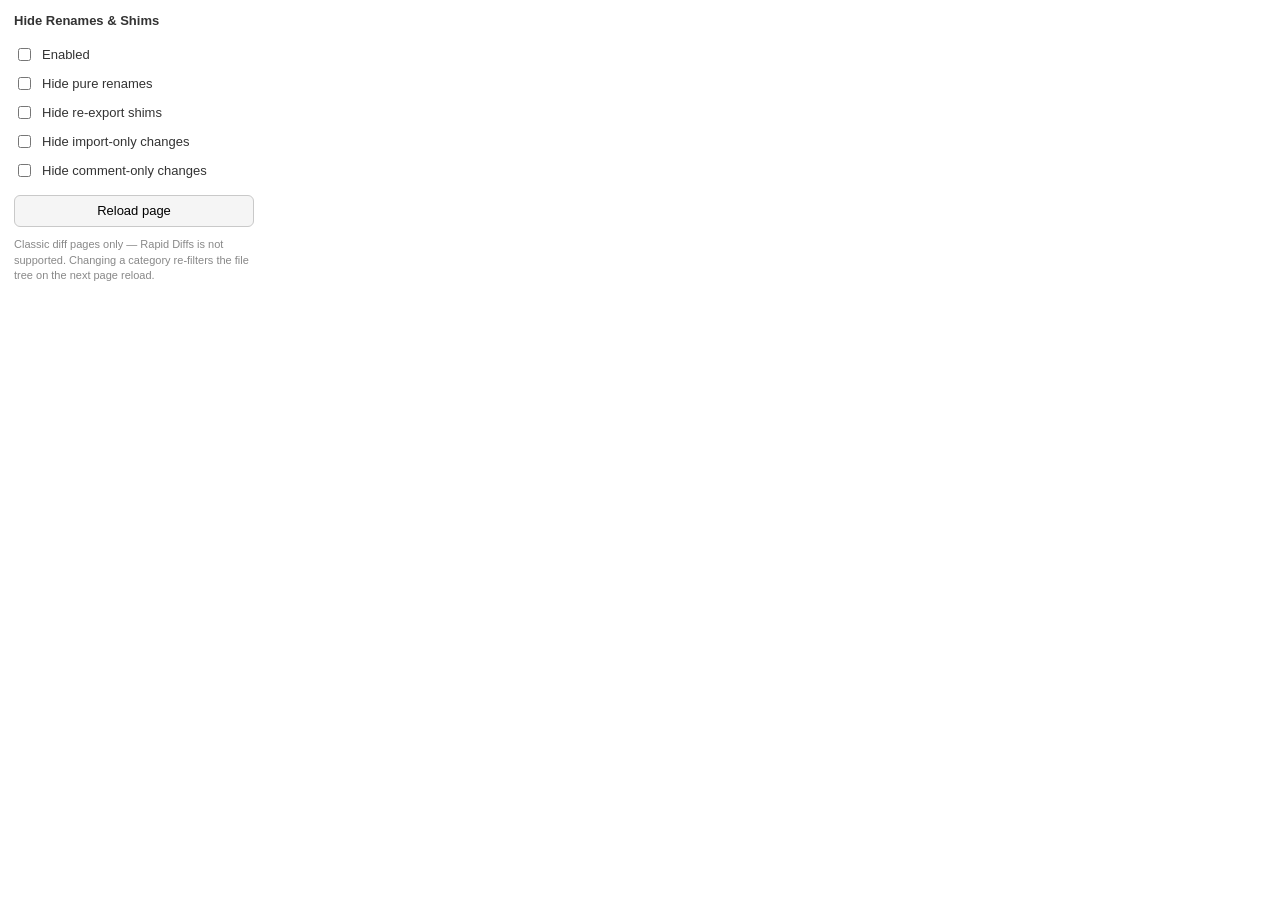
==== popup.html @ b11ad045 "feat: GitLab MR diff noise hider (MV3) v1.0.0 Hide rename / re-export-shim / import-only / comment-o" ====
<!DOCTYPE html>
<html lang="en">
  <head>
    <meta charset="utf-8" />
    <style>
      body {
        width: 240px;
        margin: 0;
        padding: 12px 14px;
        font: 13px/1.4 -apple-system, BlinkMacSystemFont, 'Segoe UI', Roboto, sans-serif;
        color: #333;
      }
      h1 {
        font-size: 13px;
        margin: 0 0 10px;
      }
      label {
        display: flex;
        align-items: center;
        gap: 8px;
        padding: 5px 0;
        cursor: pointer;
      }
      button#rescan {
        margin-top: 10px;
        width: 100%;
        padding: 6px 8px;
        font: inherit;
        cursor: pointer;
        border: 1px solid #c9c9c9;
        border-radius: 6px;
        background: #f5f5f5;
      }
      button#rescan:hover {
        background: #ebebeb;
      }
      button#rescan:active {
        background: #e0e0e0;
      }
      .hint {
        margin-top: 10px;
        color: #888;
        font-size: 11px;
      }
    </style>
  </head>
  <body>
    <h1>Hide Renames &amp; Shims</h1>
    <label><input type="checkbox" id="enabled" /> Enabled</label>
    <label><input type="checkbox" id="hideRenames" /> Hide pure renames</label>
    <label><input type="checkbox" id="hideShims" /> Hide re-export shims</label>
    <label><input type="checkbox" id="hideImports" /> Hide import-only changes</label>
    <label><input type="checkbox" id="hideComments" /> Hide comment-only changes</label>
    <button id="rescan" type="button">Reload page</button>
    <div class="hint">
      Classic diff pages only — Rapid Diffs is not supported. Changing a category
      re-filters the file tree on the next page reload.
    </div>
    <script src="popup.js"></script>
  </body>
</html>
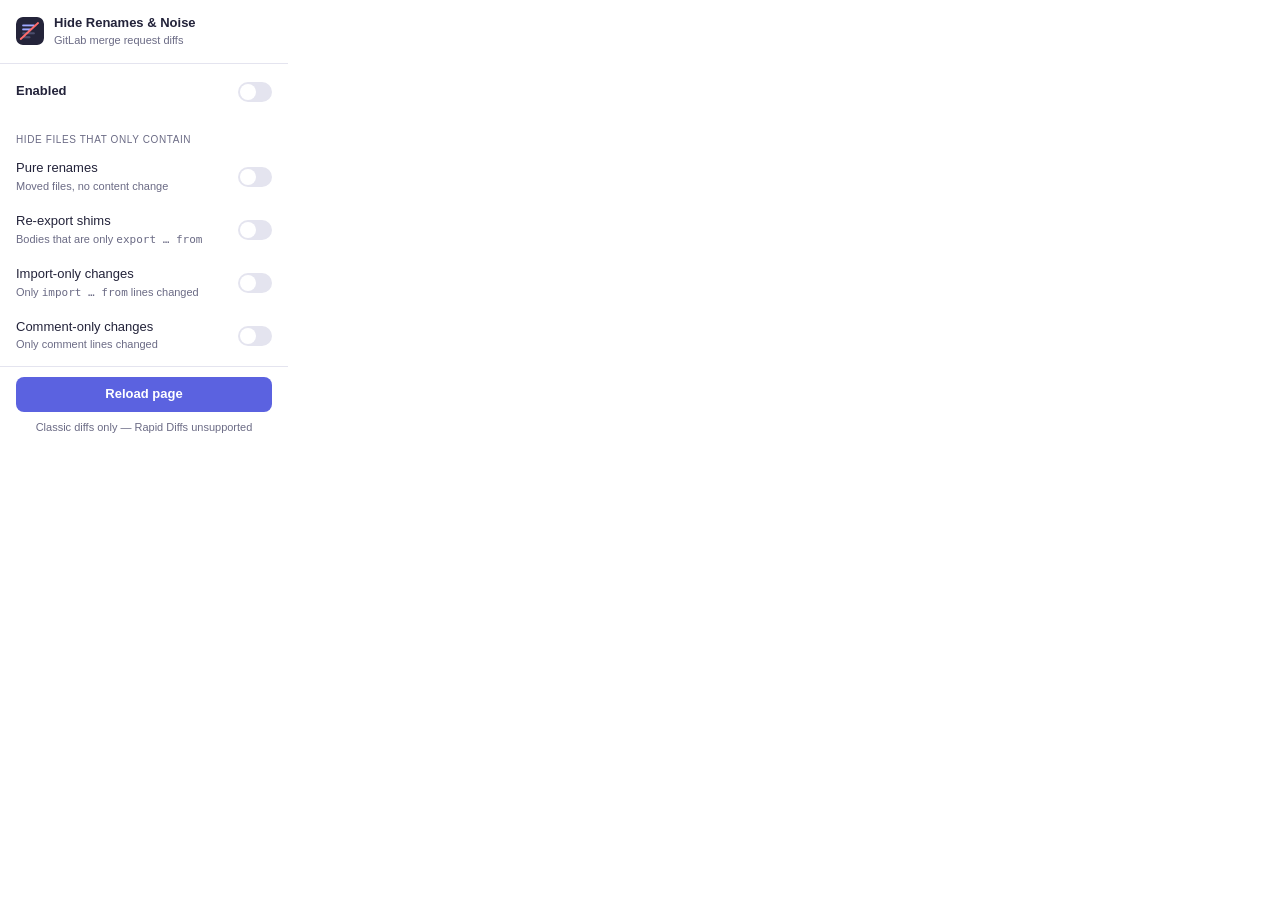
==== commit 24c55114: "chore: polish popup UI + add Chrome Web Store submission assets - popup: dark/light-aware theme, tog" ====
--- a/popup.html
+++ b/popup.html
@@ -3,59 +3,218 @@
   <head>
     <meta charset="utf-8" />
     <style>
+      :root {
+        --bg: #1c1c2b;
+        --panel: #24243a;
+        --text: #e8e8f2;
+        --muted: #9a9ab5;
+        --line: #34344f;
+        --accent: #9fa8ff;
+        --accent-ink: #1c1c2b;
+        --danger: #ff6b6b;
+      }
+      @media (prefers-color-scheme: light) {
+        :root {
+          --bg: #ffffff;
+          --panel: #f6f6fb;
+          --text: #23233a;
+          --muted: #6b6b85;
+          --line: #e4e4ef;
+          --accent: #5b62e0;
+          --accent-ink: #ffffff;
+          --danger: #e0484b;
+        }
+      }
+      * {
+        box-sizing: border-box;
+      }
       body {
-        width: 240px;
+        width: 288px;
         margin: 0;
-        padding: 12px 14px;
-        font: 13px/1.4 -apple-system, BlinkMacSystemFont, 'Segoe UI', Roboto, sans-serif;
-        color: #333;
-      }
-      h1 {
-        font-size: 13px;
-        margin: 0 0 10px;
-      }
-      label {
+        padding: 0;
+        font: 13px/1.45 -apple-system, BlinkMacSystemFont, 'Segoe UI', Roboto, sans-serif;
+        color: var(--text);
+        background: var(--bg);
+      }
+      header {
         display: flex;
         align-items: center;
-        gap: 8px;
-        padding: 5px 0;
+        gap: 10px;
+        padding: 14px 16px;
+        border-bottom: 1px solid var(--line);
+      }
+      header img {
+        width: 28px;
+        height: 28px;
+        border-radius: 7px;
+      }
+      header .title {
+        font-size: 13px;
+        font-weight: 600;
+      }
+      header .sub {
+        font-size: 11px;
+        color: var(--muted);
+      }
+      .section {
+        padding: 8px 16px 4px;
+      }
+      .section-label {
+        font-size: 10px;
+        text-transform: uppercase;
+        letter-spacing: 0.06em;
+        color: var(--muted);
+        margin: 8px 0 4px;
+      }
+      .row {
+        display: flex;
+        align-items: center;
+        justify-content: space-between;
+        gap: 12px;
+        padding: 8px 0;
         cursor: pointer;
+        border-bottom: 1px solid transparent;
+      }
+      .row .label {
+        font-weight: 500;
+      }
+      .row .desc {
+        font-size: 11px;
+        color: var(--muted);
+        margin-top: 1px;
+      }
+      .row.master {
+        padding: 10px 0;
+      }
+      .row.master .label {
+        font-weight: 600;
+      }
+      /* toggle switch */
+      .switch {
+        position: relative;
+        flex: 0 0 auto;
+        width: 34px;
+        height: 20px;
+      }
+      .switch input {
+        opacity: 0;
+        width: 0;
+        height: 0;
+        position: absolute;
+      }
+      .switch .track {
+        position: absolute;
+        inset: 0;
+        background: var(--line);
+        border-radius: 999px;
+        transition: background 0.15s ease;
+      }
+      .switch .track::after {
+        content: '';
+        position: absolute;
+        top: 2px;
+        left: 2px;
+        width: 16px;
+        height: 16px;
+        border-radius: 50%;
+        background: #fff;
+        transition: transform 0.15s ease;
+      }
+      .switch input:checked + .track {
+        background: var(--accent);
+      }
+      .switch input:checked + .track::after {
+        transform: translateX(14px);
+      }
+      .categories.disabled {
+        opacity: 0.45;
+        pointer-events: none;
+      }
+      .footer {
+        padding: 10px 16px 14px;
+        border-top: 1px solid var(--line);
       }
       button#rescan {
-        margin-top: 10px;
         width: 100%;
-        padding: 6px 8px;
+        padding: 8px 10px;
         font: inherit;
+        font-weight: 600;
         cursor: pointer;
-        border: 1px solid #c9c9c9;
-        border-radius: 6px;
-        background: #f5f5f5;
+        color: var(--accent-ink);
+        background: var(--accent);
+        border: 0;
+        border-radius: 8px;
+        transition: filter 0.12s ease;
       }
       button#rescan:hover {
-        background: #ebebeb;
+        filter: brightness(1.08);
       }
       button#rescan:active {
-        background: #e0e0e0;
+        filter: brightness(0.94);
       }
       .hint {
-        margin-top: 10px;
-        color: #888;
+        margin-top: 8px;
+        color: var(--muted);
         font-size: 11px;
+        text-align: center;
       }
     </style>
   </head>
   <body>
-    <h1>Hide Renames &amp; Shims</h1>
-    <label><input type="checkbox" id="enabled" /> Enabled</label>
-    <label><input type="checkbox" id="hideRenames" /> Hide pure renames</label>
-    <label><input type="checkbox" id="hideShims" /> Hide re-export shims</label>
-    <label><input type="checkbox" id="hideImports" /> Hide import-only changes</label>
-    <label><input type="checkbox" id="hideComments" /> Hide comment-only changes</label>
-    <button id="rescan" type="button">Reload page</button>
-    <div class="hint">
-      Classic diff pages only — Rapid Diffs is not supported. Changing a category
-      re-filters the file tree on the next page reload.
+    <header>
+      <img src="icons/icon-48.png" alt="" />
+      <div>
+        <div class="title">Hide Renames &amp; Noise</div>
+        <div class="sub">GitLab merge request diffs</div>
+      </div>
+    </header>
+
+    <div class="section">
+      <label class="row master">
+        <div><span class="label">Enabled</span></div>
+        <span class="switch"><input type="checkbox" id="enabled" /><span class="track"></span></span>
+      </label>
     </div>
+
+    <div class="section">
+      <div class="section-label">Hide files that only contain</div>
+      <div class="categories" id="categories">
+        <label class="row">
+          <div>
+            <div class="label">Pure renames</div>
+            <div class="desc">Moved files, no content change</div>
+          </div>
+          <span class="switch"><input type="checkbox" id="hideRenames" /><span class="track"></span></span>
+        </label>
+        <label class="row">
+          <div>
+            <div class="label">Re-export shims</div>
+            <div class="desc">Bodies that are only <code>export … from</code></div>
+          </div>
+          <span class="switch"><input type="checkbox" id="hideShims" /><span class="track"></span></span>
+        </label>
+        <label class="row">
+          <div>
+            <div class="label">Import-only changes</div>
+            <div class="desc">Only <code>import … from</code> lines changed</div>
+          </div>
+          <span class="switch"><input type="checkbox" id="hideImports" /><span class="track"></span></span>
+        </label>
+        <label class="row">
+          <div>
+            <div class="label">Comment-only changes</div>
+            <div class="desc">Only comment lines changed</div>
+          </div>
+          <span class="switch"><input type="checkbox" id="hideComments" /><span class="track"></span></span>
+        </label>
+      </div>
+    </div>
+
+    <div class="footer">
+      <button id="rescan" type="button">Reload page</button>
+      <div class="hint">Classic diffs only — Rapid Diffs unsupported</div>
+    </div>
+
     <script src="popup.js"></script>
   </body>
 </html>
